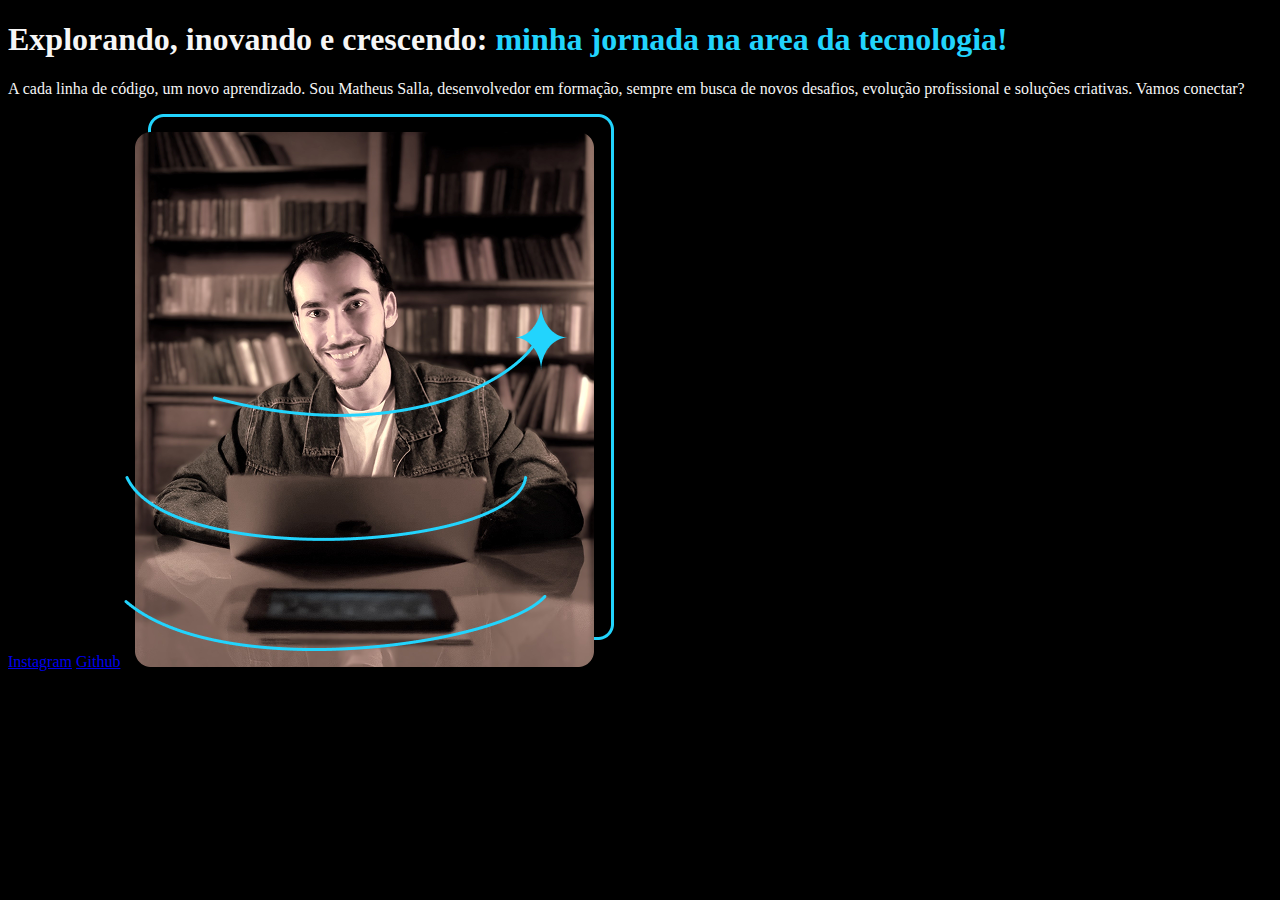
==== index.html @ bf400124 "Primeiro commit Portifolio" ====
<!DOCTYPE html>
<html lang="pt-br">
<head>
    <meta charset="UTF-8">
    <meta name="viewport" content="width=device-width, initial-scale=1.0">
    <title>Portifolio</title>
    <link rel="stylesheet" href="style.css">
</head>
<body>
    <header></header>
    <main>
        <h1>Explorando, inovando e crescendo:<span> minha jornada na area da tecnologia!</span></h1>
        <p>A cada linha de código, um novo aprendizado. Sou Matheus Salla, desenvolvedor em formação, sempre em busca de novos desafios, evolução profissional e soluções criativas. Vamos conectar?</p>
        <a href="https://instagram.com">Instagram</a>
        <a href="https://github.com">Github</a>
        <img src="image.png" alt="foto de matheus salla">
    </main>
    <footer></footer>
</body>
</html>
---- style.css ----
body {
    background-color: black;
    color: #F6F6F6;
}

h1{
    font-weight: bold;
}

span{
    color: #22D4FD;
}
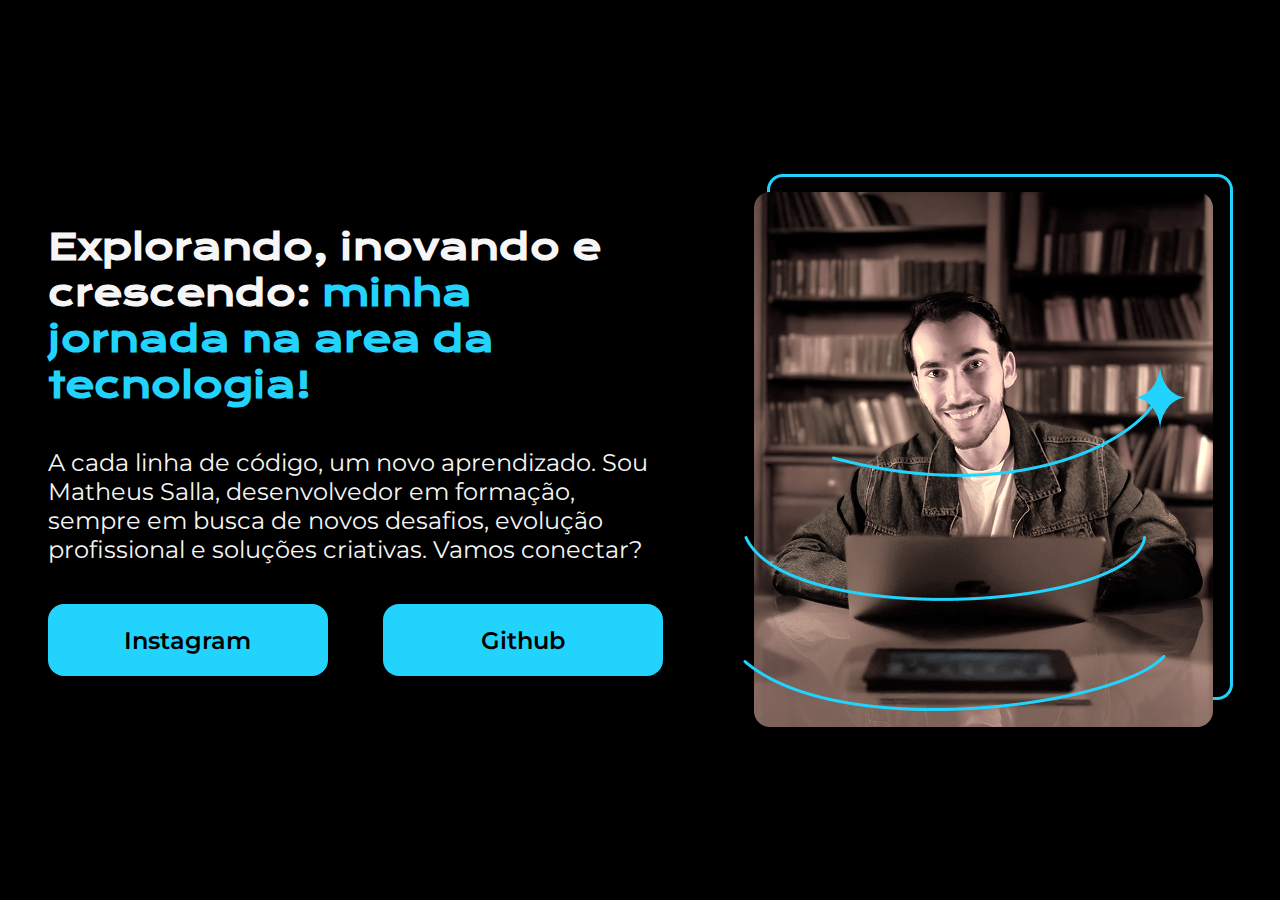
==== commit 75d9278e: "curso 2" ====
--- a/index.html
+++ b/index.html
@@ -8,11 +8,15 @@
 </head>
 <body>
     <header></header>
-    <main>
-        <h1>Explorando, inovando e crescendo:<span> minha jornada na area da tecnologia!</span></h1>
-        <p>A cada linha de código, um novo aprendizado. Sou Matheus Salla, desenvolvedor em formação, sempre em busca de novos desafios, evolução profissional e soluções criativas. Vamos conectar?</p>
-        <a href="https://instagram.com">Instagram</a>
-        <a href="https://github.com">Github</a>
+    <main class="apresentacao">
+        <section class="apresentacao__conteudo">
+            <h1 class="apresentacao__conteudo__titulo">Explorando, inovando e crescendo:<strong class="titulo-destaque"> minha jornada na area da tecnologia!</strong></h1>
+            <p class="apresentacao__conteudo__texto">A cada linha de código, um novo aprendizado. Sou Matheus Salla, desenvolvedor em formação, sempre em busca de novos desafios, evolução profissional e soluções criativas. Vamos conectar?</p>
+            <div class="apresentacao__links">
+                <a class="apresentacao__links__botao" href="https://instagram.com">Instagram</a>
+                <a class="apresentacao__links__botao" href="https://github.com">Github</a>
+            </div>
+        </section>
         <img src="image.png" alt="foto de matheus salla">
     </main>
     <footer></footer>
--- a/style.css
+++ b/style.css
@@ -1,12 +1,62 @@
+@import url('https://fonts.googleapis.com/css2?family=Krona+One&family=Montserrat:wght@400;600&display=swap');
+* {
+    margin: 0;
+    padding: 0;
+    box-sizing: border-box;
+}
+
 body {
+    height: 100vh;
+    display: flex;
+    justify-content: center;
+    align-items: center;
     background-color: black;
     color: #F6F6F6;
 }
 
-h1{
-    font-weight: bold;
+.titulo-destaque {
+    color: #22D4FD;
 }
 
-span{
-    color: #22D4FD;
+.apresentacao {
+    display: flex;
+    align-items: center; /* Centraliza verticalmente */
+    gap: 80px;
+}
+
+.apresentacao__conteudo {
+    width: 615px;
+    display: flex;
+    flex-direction: column;
+    gap: 40px;
+}
+
+.apresentacao__conteudo__titulo {
+    font-size: 36px;
+    font-family: 'krona One', sans-serif;
+}
+
+.apresentacao__conteudo__texto {
+    font-size: 24px;
+    font-family: 'Montserrat', sans-serif;
+} 
+
+.apresentacao__links {
+    display: flex;
+    justify-content: space-between;
+}
+
+.apresentacao__links__botao {
+    background-color: #22D4FD;
+    width: 280px;
+    text-align: center;
+    border-radius: 16px;
+    font-size: 24px;
+    font-weight: 600;
+    padding: 21.5px 0;
+    text-decoration: none;
+    color: black;
+    font-family: 'Montserrat', sans-serif;
+
+
 }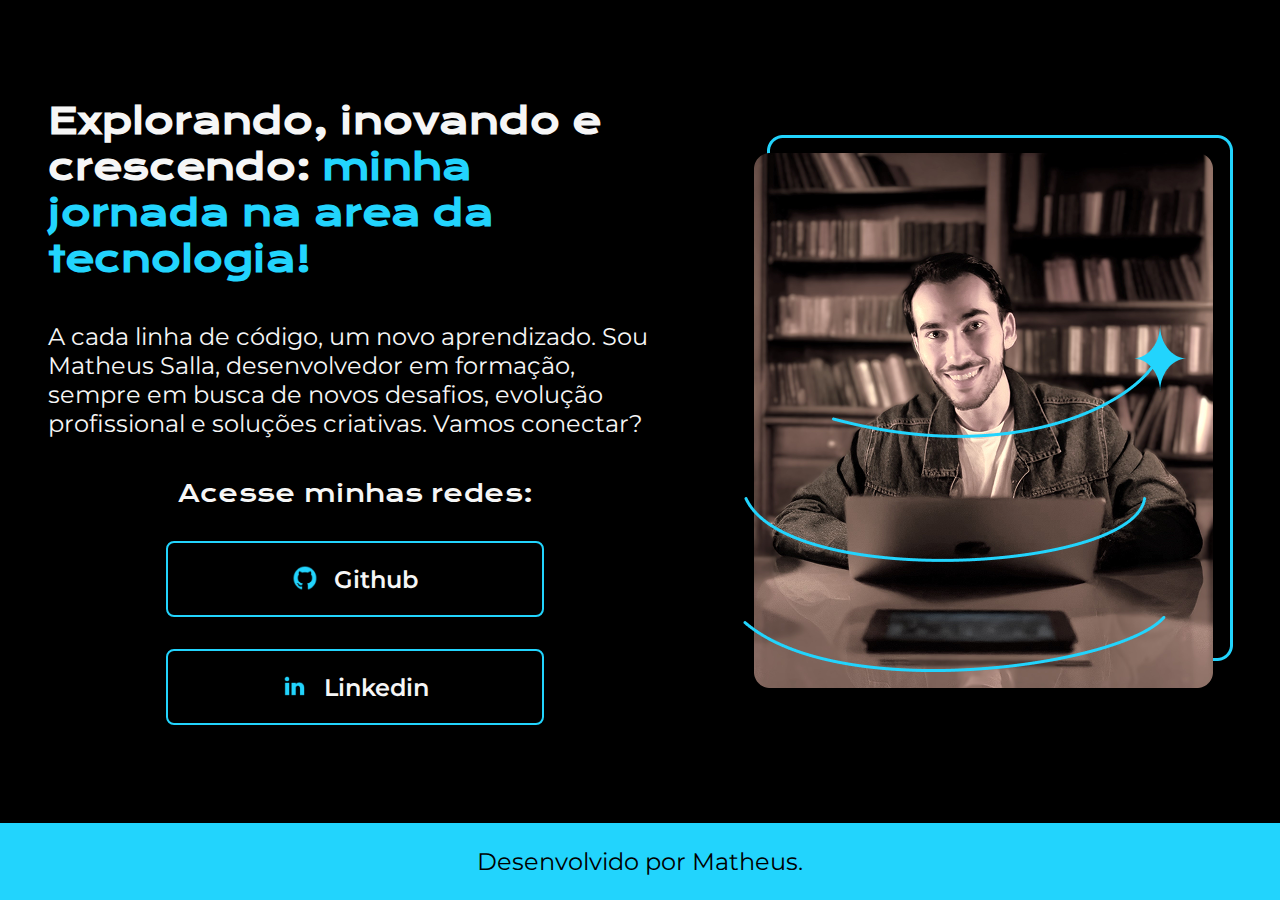
==== commit 7b9f83e1: "curso 3 50%" ====
--- a/index.html
+++ b/index.html
@@ -8,18 +8,28 @@
 </head>
 <body>
     <header></header>
-    <main class="apresentacao">
-        <section class="apresentacao__conteudo">
-            <h1 class="apresentacao__conteudo__titulo">Explorando, inovando e crescendo:<strong class="titulo-destaque"> minha jornada na area da tecnologia!</strong></h1>
-            <p class="apresentacao__conteudo__texto">A cada linha de código, um novo aprendizado. Sou Matheus Salla, desenvolvedor em formação, sempre em busca de novos desafios, evolução profissional e soluções criativas. Vamos conectar?</p>
-            <div class="apresentacao__links">
-                <a class="apresentacao__links__botao" href="https://instagram.com">Instagram</a>
-                <a class="apresentacao__links__botao" href="https://github.com">Github</a>
+    <main>
+        <section class="apresentacao">
+            <div class="apresentacao__conteudo">
+                <h1 class="apresentacao__conteudo__titulo">Explorando, inovando e crescendo:<strong class="titulo-destaque"> minha jornada na area da tecnologia!</strong></h1>
+                <p class="apresentacao__conteudo__texto">A cada linha de código, um novo aprendizado. Sou Matheus Salla, desenvolvedor em formação, sempre em busca de novos desafios, evolução profissional e soluções criativas. Vamos conectar?</p>
+                <div class="apresentacao__links">
+                    <h2 class="apresentacao__links__subtitulo">Acesse minhas redes:</h2>
+                    <a class="apresentacao__links__botao" href="https://github.com">
+                        <img src="./assets/github.png">Github
+                    </a>
+                    <a class="apresentacao__links__botao" href="https://linkedin.com">
+                        <img src="./assets/linkedin.png">Linkedin
+                    </a>                
+                </div>
             </div>
+            <img src="./assets/image.png" alt="foto de matheus salla">
         </section>
-        <img src="image.png" alt="foto de matheus salla">
     </main>
-    <footer></footer>
+    <footer class="rodape">
+        <p>Desenvolvido por Matheus.</p>
+    </footer>
+
+    <script src="script.js"></script>
 </body>
-</html>
-
+</html>--- a/style.css
+++ b/style.css
@@ -6,10 +6,9 @@
 }
 
 body {
-    height: 100vh;
+    min-height: 100vh;
     display: flex;
-    justify-content: center;
-    align-items: center;
+    flex-direction: column; /* Importante para empilhar os elementos */
     background-color: black;
     color: #F6F6F6;
 }
@@ -18,9 +17,17 @@
     color: #22D4FD;
 }
 
+/* Conteúdo principal - ocupa espaço disponível */
+main {
+    flex: 1; /* Faz com que o conteúdo principal ocupe todo o espaço disponível */
+    display: flex;
+    justify-content: center;
+    align-items: center;
+}
+
 .apresentacao {
     display: flex;
-    align-items: center; /* Centraliza verticalmente */
+    align-items: center;
     gap: 80px;
 }
 
@@ -43,20 +50,49 @@
 
 .apresentacao__links {
     display: flex;
+    flex-direction: column;
     justify-content: space-between;
+    align-items: center;
+    gap: 32px;
+}
+
+.apresentacao__links__subtitulo {
+    font-family: 'Krona One', sans-serif;
+    font-weight: 400;
+    font-size: 24px;
 }
 
 .apresentacao__links__botao {
-    background-color: #22D4FD;
-    width: 280px;
+    display: flex;
+    justify-content: center; 
+    gap: 16px;
+    border: 2px solid #22D4FD;
+    width: 378px;
     text-align: center;
-    border-radius: 16px;
+    border-radius: 8px;
     font-size: 24px;
     font-weight: 600;
     padding: 21.5px 0;
     text-decoration: none;
+    color: #F6F6F6;
+    font-family: 'Montserrat', sans-serif;
+}
+
+.apresentacao__links__botao img {
+    height: 26px;
+    vertical-align: middle;
+}
+
+.apresentacao__links__botao:hover {
+    background-color: #272727;
+}
+
+.rodape {
     color: black;
+    background-color: #22D4FD;
+    padding: 24px;
+    text-align: center;
+    width: 100%;
     font-family: 'Montserrat', sans-serif;
-
-
+    font-size: 24px;
 }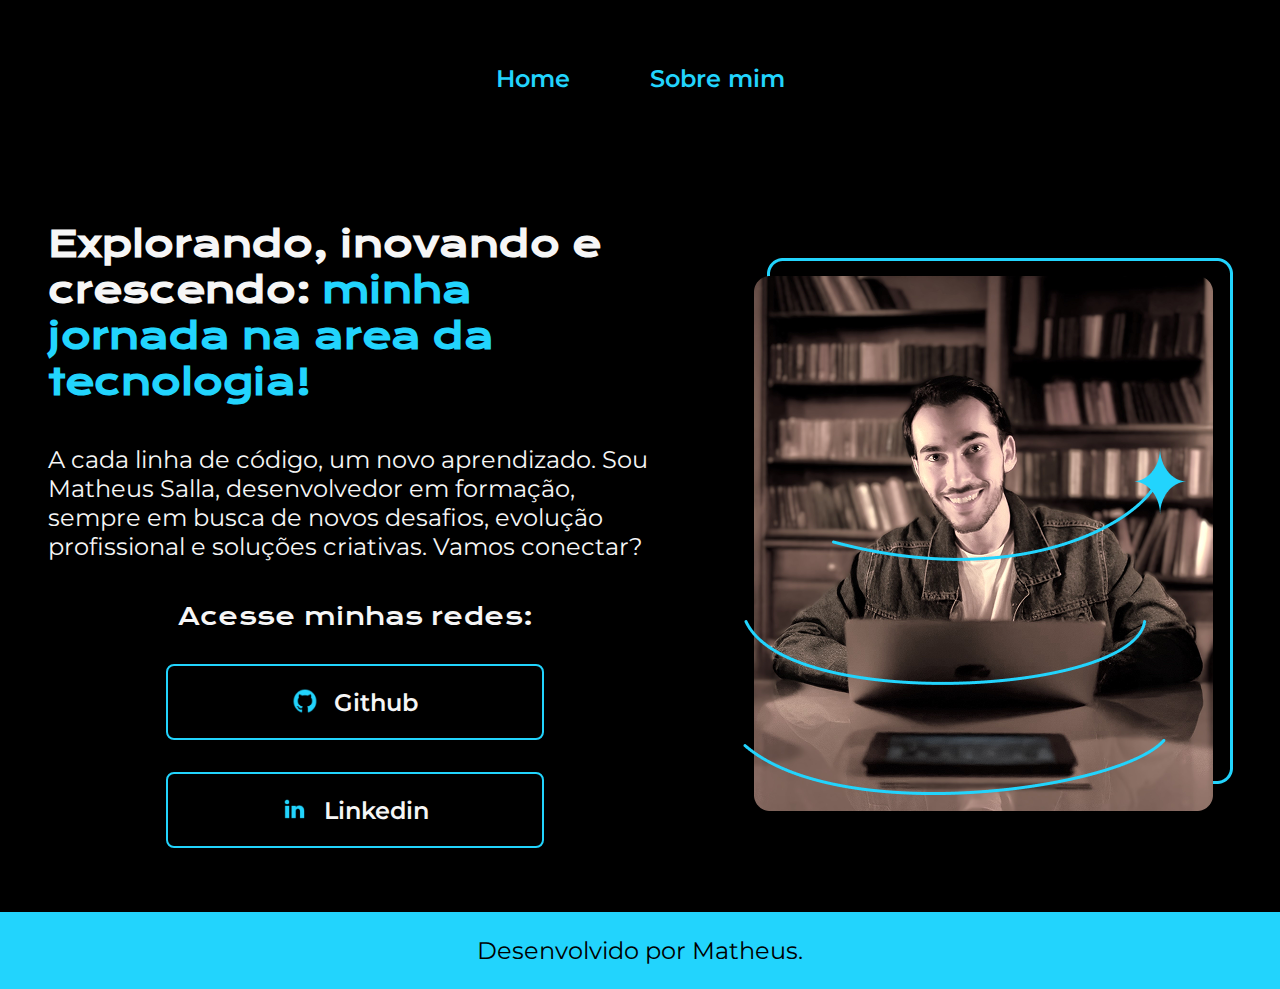
==== commit d743bdaa: "about htm script js adcionado" ====
--- a/index.html
+++ b/index.html
@@ -4,10 +4,15 @@
     <meta charset="UTF-8">
     <meta name="viewport" content="width=device-width, initial-scale=1.0">
     <title>Portifolio</title>
-    <link rel="stylesheet" href="style.css">
+    <link rel="stylesheet" href="./styles/style.css">
 </head>
 <body>
-    <header></header>
+    <header class="cabecalho">
+        <nav class="cabecalho__menu">
+           <a class="cabecalho__menu__link" href="index.html">Home</a> 
+           <a class="cabecalho__menu__link" href="about.html">Sobre mim</a>
+        </nav>
+    </header>
     <main>
         <section class="apresentacao">
             <div class="apresentacao__conteudo">
--- a/styles/style.css
+++ b/styles/style.css
@@ -0,0 +1,121 @@
+@import url('https://fonts.googleapis.com/css2?family=Krona+One&family=Montserrat:wght@400;600&display=swap');
+* {
+    margin: 0;
+    padding: 0;
+    box-sizing: border-box;
+}
+
+body {
+    min-height: 100vh;
+    display: flex;
+    flex-direction: column; /* Importante para empilhar os elementos */
+    background-color: black;
+    color: #F6F6F6;
+}
+
+
+
+/* Conteúdo principal - ocupa espaço disponível */
+main {
+    flex: 1; /* Faz com que o conteúdo principal ocupe todo o espaço disponível */
+    display: flex;
+    justify-content: center;
+    align-items: center;
+}
+
+.cabecalho {
+    padding: 5%;
+}
+
+.cabecalho__menu {
+    display: flex;
+    gap: 80px;
+    justify-content: center;
+    
+}
+
+
+.cabecalho__menu__link {
+    font-family: 'Montserrat', sans-serif;
+    font-size: 24px;
+    font-weight: 600;
+    color: #22D4FD;
+    text-decoration: none;
+}
+
+.apresentacao {
+    display: flex;
+    align-items: center;
+    gap: 80px;
+    padding: 5%;
+}
+
+.apresentacao__conteudo {
+    width: 615px;
+    display: flex;
+    flex-direction: column;
+    gap: 40px;
+}
+
+.apresentacao__conteudo__titulo {
+    font-size: 36px;
+    font-family: 'krona One', sans-serif;
+}
+
+.titulo-destaque {
+    color: #22D4FD;
+}
+
+.apresentacao__conteudo__texto {
+    font-size: 24px;
+    font-family: 'Montserrat', sans-serif;
+} 
+
+.apresentacao__links {
+    display: flex;
+    flex-direction: column;
+    justify-content: space-between;
+    align-items: center;
+    gap: 32px;
+}
+
+.apresentacao__links__subtitulo {
+    font-family: 'Krona One', sans-serif;
+    font-weight: 400;
+    font-size: 24px;
+}
+
+.apresentacao__links__botao {
+    display: flex;
+    justify-content: center; 
+    gap: 16px;
+    border: 2px solid #22D4FD;
+    width: 378px;
+    text-align: center;
+    border-radius: 8px;
+    font-size: 24px;
+    font-weight: 600;
+    padding: 21.5px 0;
+    text-decoration: none;
+    color: #F6F6F6;
+    font-family: 'Montserrat', sans-serif;
+}
+
+.apresentacao__links__botao img {
+    height: 26px;
+    vertical-align: middle;
+}
+
+.apresentacao__links__botao:hover {
+    background-color: #272727;
+}
+
+.rodape {
+    color: black;
+    background-color: #22D4FD;
+    padding: 24px;
+    text-align: center;
+    width: 100%;
+    font-family: 'Montserrat', sans-serif;
+    font-size: 24px;
+}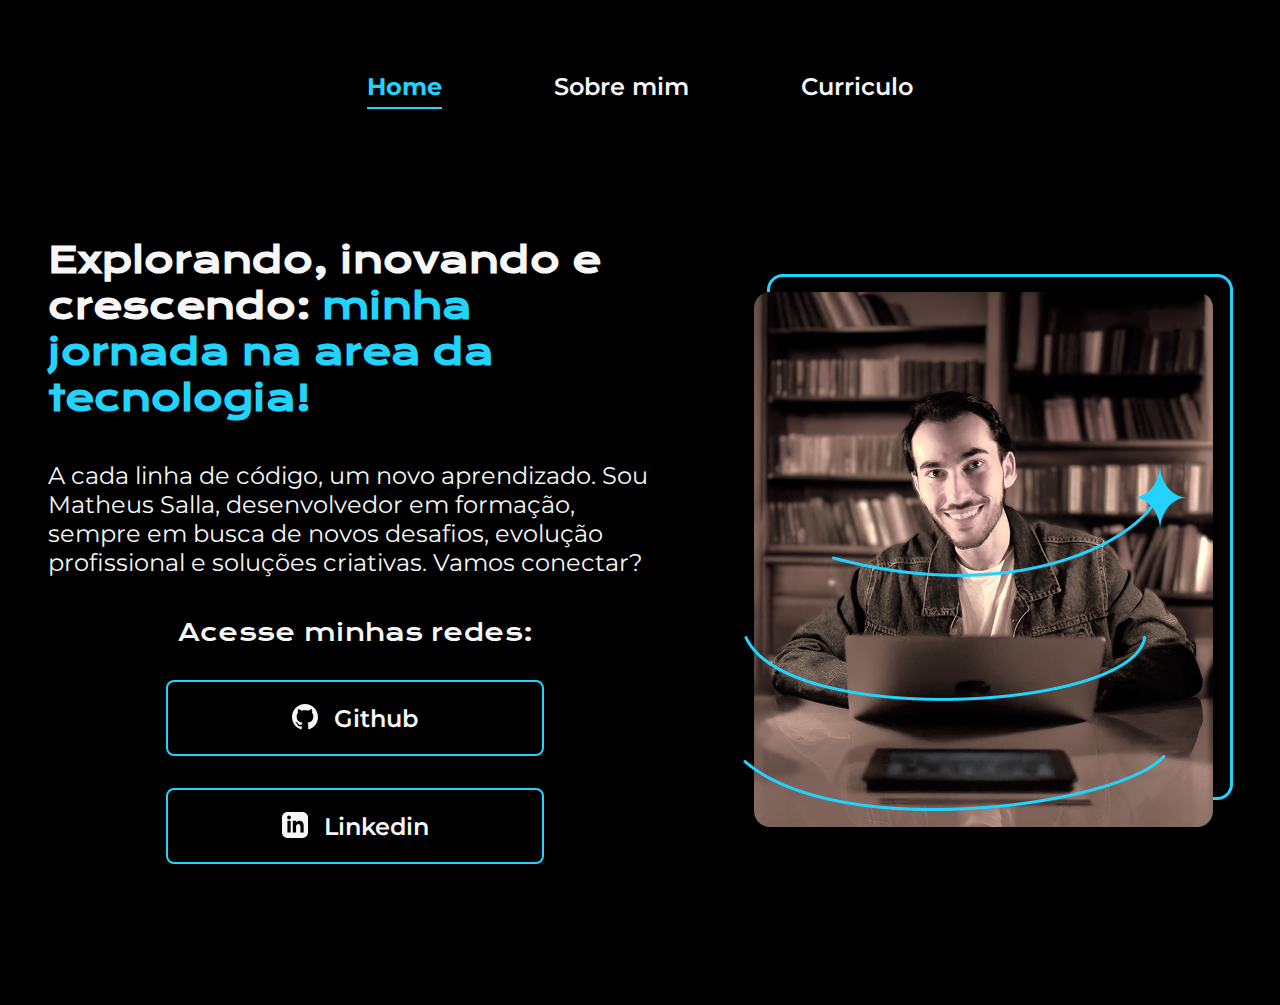
==== commit 162a1011: "finalziado curso 3" ====
--- a/index.html
+++ b/index.html
@@ -9,9 +9,10 @@
 <body>
     <header class="cabecalho">
         <nav class="cabecalho__menu">
-           <a class="cabecalho__menu__link" href="index.html">Home</a> 
-           <a class="cabecalho__menu__link" href="about.html">Sobre mim</a>
-        </nav>
+            <a class="cabecalho__menu__link ativo" href="index.html">Home</a> 
+            <a class="cabecalho__menu__link" href="about.html">Sobre mim</a>
+            <a class="cabecalho__menu__link" href="curriculo.html">Curriculo</a>
+         </nav>
     </header>
     <main>
         <section class="apresentacao">
@@ -21,10 +22,12 @@
                 <div class="apresentacao__links">
                     <h2 class="apresentacao__links__subtitulo">Acesse minhas redes:</h2>
                     <a class="apresentacao__links__botao" href="https://github.com">
-                        <img src="./assets/github.png">Github
+                        <svg class="icon" xmlns="http://www.w3.org/2000/svg" width="24" height="24" viewBox="0 0 24 24"><path d="M12 0c-6.626 0-12 5.373-12 12 0 5.302 3.438 9.8 8.207 11.387.599.111.793-.261.793-.577v-2.234c-3.338.726-4.033-1.416-4.033-1.416-.546-1.387-1.333-1.756-1.333-1.756-1.089-.745.083-.729.083-.729 1.205.084 1.839 1.237 1.839 1.237 1.07 1.834 2.807 1.304 3.492.997.107-.775.418-1.305.762-1.604-2.665-.305-5.467-1.334-5.467-5.931 0-1.311.469-2.381 1.236-3.221-.124-.303-.535-1.524.117-3.176 0 0 1.008-.322 3.301 1.23.957-.266 1.983-.399 3.003-.404 1.02.005 2.047.138 3.006.404 2.291-1.552 3.297-1.23 3.297-1.23.653 1.653.242 2.874.118 3.176.77.84 1.235 1.911 1.235 3.221 0 4.609-2.807 5.624-5.479 5.921.43.372.823 1.102.823 2.222v3.293c0 .319.192.694.801.576 4.765-1.589 8.199-6.086 8.199-11.386 0-6.627-5.373-12-12-12z"/></svg>
+                        Github
                     </a>
                     <a class="apresentacao__links__botao" href="https://linkedin.com">
-                        <img src="./assets/linkedin.png">Linkedin
+                        <svg class="icon" xmlns="http://www.w3.org/2000/svg" width="24" height="24" viewBox="0 0 24 24"><path d="M19 0h-14c-2.761 0-5 2.239-5 5v14c0 2.761 2.239 5 5 5h14c2.762 0 5-2.239 5-5v-14c0-2.761-2.238-5-5-5zm-11 19h-3v-11h3v11zm-1.5-12.268c-.966 0-1.75-.79-1.75-1.764s.784-1.764 1.75-1.764 1.75.79 1.75 1.764-.783 1.764-1.75 1.764zm13.5 12.268h-3v-5.604c0-3.368-4-3.113-4 0v5.604h-3v-11h3v1.765c1.396-2.586 7-2.777 7 2.476v6.759z"/></svg>
+                        Linkedin
                     </a>                
                 </div>
             </div>
--- a/styles/style.css
+++ b/styles/style.css
@@ -1,121 +1,180 @@
 @import url('https://fonts.googleapis.com/css2?family=Krona+One&family=Montserrat:wght@400;600&display=swap');
-* {
-    margin: 0;
-    padding: 0;
-    box-sizing: border-box;
+
+:root {
+    --cor-primaria: #000000;     /* Cor de fundo principal (preto) */
+    --cor-secundaria: #F6F6F6;   /* Cor do texto principal (branco) */
+    --cor-terciaria: #22D4FD;    /* Cor de destaque (azul) */
+    --cor-hover: #272727;        /* Cor de fundo ao passar o mouse (cinza escuro) */
+
+    --KRONA-fonte-principal: 'krona One', sans-serif;    /* Fonte para títulos */
+    --MONT-fonte-secundaria: 'Montserrat', sans-serif;   /* Fonte para textos */
 }
 
-body {
-    min-height: 100vh;
-    display: flex;
-    flex-direction: column; /* Importante para empilhar os elementos */
-    background-color: black;
-    color: #F6F6F6;
+/* Reset de propriedades básicas para todos os elementos */
+* {
+    margin: 0;         /* Remove as margens */
+    padding: 0;        /* Remove os espaçamentos internos */
+    box-sizing: border-box;  /* Inclui padding e borda na largura/altura total */
 }
 
-
-
-/* Conteúdo principal - ocupa espaço disponível */
-main {
-    flex: 1; /* Faz com que o conteúdo principal ocupe todo o espaço disponível */
-    display: flex;
-    justify-content: center;
-    align-items: center;
+/* Estilo do corpo da página */
+body {
+    min-height: 100vh;         /* Altura mínima de 100% da viewport */
+    display: flex;             /* Usa flexbox para layout */
+    flex-direction: column;    /* Elementos empilhados verticalmente */
+    background-color: var(--cor-primaria);  /* Fundo preto */
+    color: var(--cor-secundaria);           /* Texto branco */
 }
 
-.cabecalho {
-    padding: 5%;
+/* Estilo do conteúdo principal */
+main {
+    flex: 1;                    /* Ocupa todo espaço disponível */
+    display: flex;              /* Usa flexbox para layout */
+    justify-content: center;    /* Centraliza horizontalmente */
+    align-items: center;        /* Centraliza verticalmente */
 }
 
-.cabecalho__menu {
-    display: flex;
-    gap: 80px;
-    justify-content: center;
-    
+/* Estilo do cabeçalho */
+.cabecalho {
+    padding: 5%;               /* Espaçamento interno de 5% */
 }
 
-
-.cabecalho__menu__link {
-    font-family: 'Montserrat', sans-serif;
-    font-size: 24px;
-    font-weight: 600;
-    color: #22D4FD;
-    text-decoration: none;
+/* Estilo do menu no cabeçalho */
+.cabecalho__menu {
+    display: flex;             /* Usa flexbox para layout */
+    gap: 80px;                 /* Espaçamento entre itens */
+    justify-content: center;   /* Centraliza horizontalmente */
 }
 
-.apresentacao {
-    display: flex;
-    align-items: center;
-    gap: 80px;
-    padding: 5%;
+/* Estilo dos links do menu */
+.cabecalho__menu__link {
+    font-family: var(--MONT-fonte-secundaria);  /* Usa fonte Montserrat */
+    font-size: 24px;            /* Tamanho da fonte */
+    font-weight: 600;           /* Peso da fonte (semi-negrito) */
+    color: var(--cor-secundaria); /* Cor texto branca por padrão */
+    text-decoration: none;       /* Remove sublinhado dos links */
+    transition: color 0.3s;      /* Transição suave para a cor */
+    padding: 8px 16px;           /* Espaçamento interno para área de clique maior */
+    border-radius: 4px;          /* Cantos levemente arredondados */
+    position: relative;          /* Para posicionar elementos dentro dele */
 }
 
-.apresentacao__conteudo {
-    width: 615px;
-    display: flex;
-    flex-direction: column;
-    gap: 40px;
+/* Efeito hover para links do menu */
+.cabecalho__menu__link:hover {
+    color: var(--cor-terciaria);  /* Muda para azul ao passar o mouse */
 }
 
-.apresentacao__conteudo__titulo {
-    font-size: 36px;
-    font-family: 'krona One', sans-serif;
+/* Estilo para o link da página atual */
+.cabecalho__menu__link.ativo {
+    color: var(--cor-terciaria);  /* Texto azul para página ativa */
+    font-weight: 700;             /* Mais negrito para destacar */
 }
 
-.titulo-destaque {
-    color: #22D4FD;
+/* Linha embaixo do link ativo */
+.cabecalho__menu__link.ativo::after {
+    content: '';                  /* Elemento vazio para a linha */
+    position: absolute;           /* Posicionamento absoluto */
+    bottom: 0;                    /* Alinhado na parte inferior */
+    left: 16px;                   /* Afastamento da esquerda */
+    right: 16px;                  /* Afastamento da direita */
+    height: 2px;                  /* Altura da linha */
+    background-color: var(--cor-terciaria); /* Cor azul para a linha */
 }
 
+/* Estilo da seção de apresentação */
+.apresentacao {
+    display: flex;              /* Usa flexbox para layout */
+    align-items: center;        /* Alinha itens verticalmente ao centro */
+    gap: 80px;                  /* Espaçamento entre elementos */
+    padding: 5%;                /* Espaçamento interno */
+}
+
+/* Estilo do conteúdo da apresentação */
+.apresentacao__conteudo {
+    width: 615px;               /* Largura fixa */
+    display: flex;              /* Usa flexbox para layout */
+    flex-direction: column;     /* Elementos empilhados verticalmente */
+    gap: 40px;                  /* Espaçamento entre elementos */
+}
+
+/* Estilo do título da apresentação */
+.apresentacao__conteudo__titulo {
+    font-size: 36px;            /* Tamanho da fonte */
+    font-family: var(--KRONA-fonte-principal);  /* Usa fonte Krona One */
+}
+
+/* Estilo de destaque no título */
+.titulo-destaque {
+    color: var(--cor-terciaria);  /* Texto azul */
+}
+
+/* Estilo do texto da apresentação */
 .apresentacao__conteudo__texto {
-    font-size: 24px;
-    font-family: 'Montserrat', sans-serif;
+    font-size: 24px;            /* Tamanho da fonte */
+    font-family: var(--MONT-fonte-secundaria);  /* Usa fonte Montserrat */
 } 
 
+/* Estilo da seção de links */
 .apresentacao__links {
-    display: flex;
-    flex-direction: column;
-    justify-content: space-between;
-    align-items: center;
-    gap: 32px;
+    display: flex;              /* Usa flexbox para layout */
+    flex-direction: column;     /* Elementos empilhados verticalmente */
+    justify-content: space-between;  /* Espaçamento uniforme entre itens */
+    align-items: center;        /* Centraliza horizontalmente */
+    gap: 32px;                  /* Espaçamento entre elementos */
 }
 
+/* Estilo do subtítulo da seção de links */
 .apresentacao__links__subtitulo {
-    font-family: 'Krona One', sans-serif;
-    font-weight: 400;
-    font-size: 24px;
+    font-family: var(--KRONA-fonte-principal);  /* Usa fonte Krona One */
+    font-weight: 400;           /* Peso da fonte (regular) */
+    font-size: 24px;            /* Tamanho da fonte */
 }
 
+/* Estilo dos botões de links */
 .apresentacao__links__botao {
-    display: flex;
-    justify-content: center; 
-    gap: 16px;
-    border: 2px solid #22D4FD;
-    width: 378px;
-    text-align: center;
-    border-radius: 8px;
-    font-size: 24px;
-    font-weight: 600;
-    padding: 21.5px 0;
-    text-decoration: none;
-    color: #F6F6F6;
-    font-family: 'Montserrat', sans-serif;
+    display: flex;              /* Usa flexbox para layout */
+    justify-content: center;    /* Centraliza horizontalmente */
+    gap: 16px;                  /* Espaçamento entre o ícone e o texto */
+    border: 2px solid var(--cor-terciaria);  /* Borda azul de 2px */
+    width: 378px;               /* Largura fixa */
+    text-align: center;         /* Centraliza o texto */
+    border-radius: 8px;         /* Cantos arredondados */
+    font-size: 24px;            /* Tamanho da fonte */
+    font-weight: 600;           /* Peso da fonte (semi-negrito) */
+    padding: 21.5px 0;          /* Espaçamento interno vertical */
+    text-decoration: none;      /* Remove sublinhado dos links */
+    color: var(--cor-secundaria); /* Texto branco */
+    font-family: var(--MONT-fonte-secundaria);  /* Usa fonte Montserrat */
+    transition: background-color 0.3s, color 0.3s;  /* Transição suave para cor e fundo */
 }
 
-.apresentacao__links__botao img {
-    height: 26px;
-    vertical-align: middle;
+/* Estilo dos botões quando o mouse passa por cima */
+.apresentacao__links__botao:hover {
+    background-color: var(--cor-hover);  /* Muda o fundo para cinza escuro */
+    color: var(--cor-terciaria);         /* Muda o texto para azul */
 }
 
-.apresentacao__links__botao:hover {
-    background-color: #272727;
+/* Estilo dos ícones SVG */
+.icon {
+    fill: var(--cor-secundaria);     /* Cor branca para o ícone */
+    transition: fill 0.3s;           /* Transição suave da cor */
+    height: 26px;                    /* Altura fixa */
+    width: 26px;                     /* Largura fixa */
+    vertical-align: middle;          /* Alinhamento vertical ao meio */
 }
 
+/* Estilo dos ícones quando o mouse passa por cima do botão */
+.apresentacao__links__botao:hover .icon {
+    fill: var(--cor-terciaria);      /* Muda a cor do ícone para azul */
+}
+
+/* Estilo do rodapé */
 .rodape {
-    color: black;
-    background-color: #22D4FD;
-    padding: 24px;
-    text-align: center;
-    width: 100%;
-    font-family: 'Montserrat', sans-serif;
-    font-size: 24px;
+    color: var(--cor-primaria);      /* Cor do texto (preto) */
+    background-color: var(--cor-primaria);  /* Fundo preto */
+    padding: 24px;                   /* Espaçamento interno */
+    text-align: center;              /* Centraliza o texto */
+    width: 100%;                     /* Largura total */
+    font-family: var(--MONT-fonte-secundaria);  /* Usa fonte Montserrat */
+    font-size: 24px;                 /* Tamanho da fonte */
 }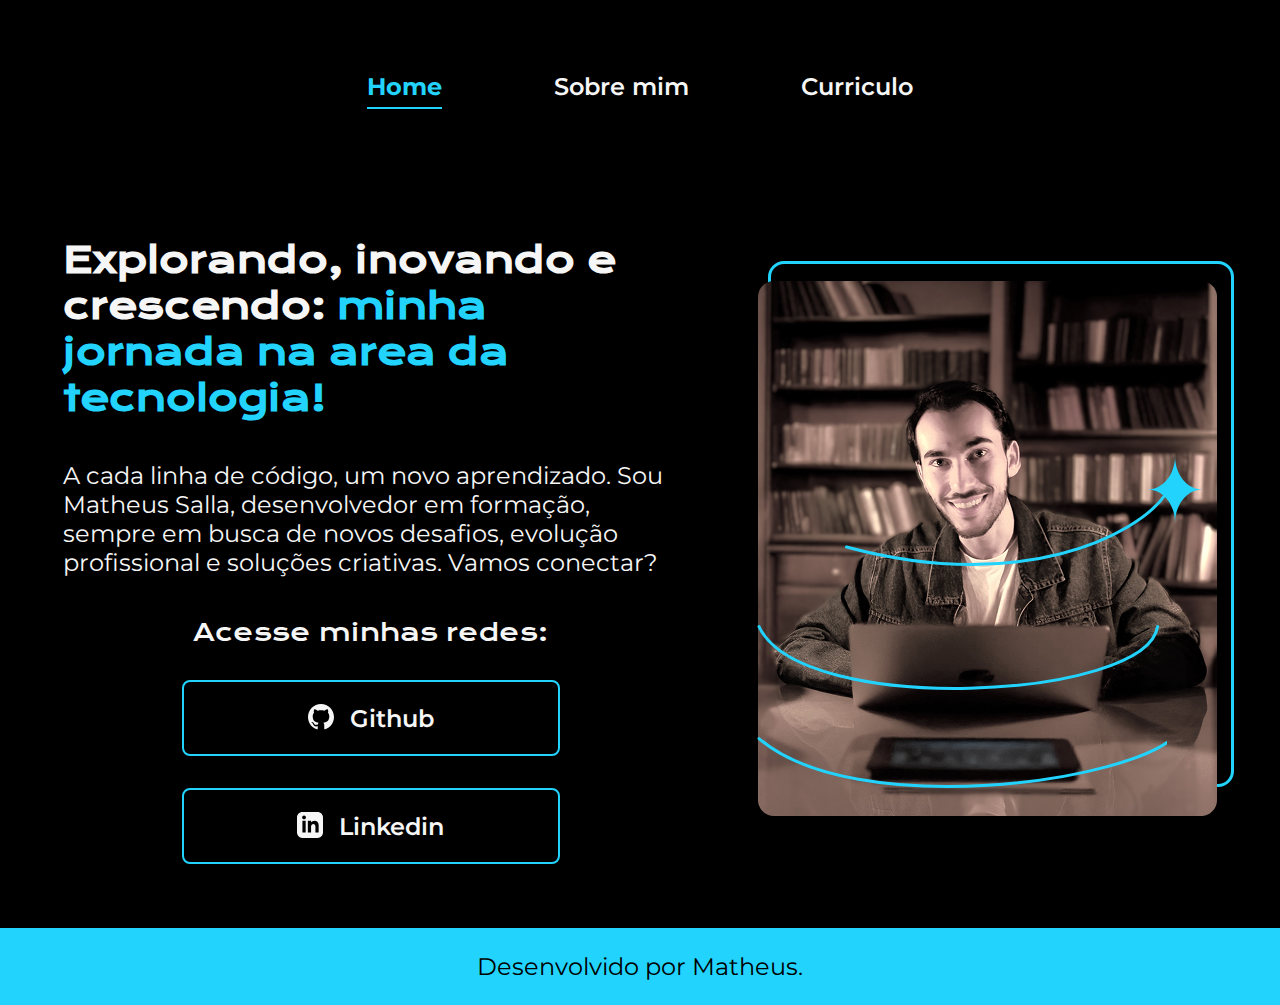
==== commit 76ef6c7b: "vetor muda de cor" ====
--- a/index.html
+++ b/index.html
@@ -22,16 +22,58 @@
                 <div class="apresentacao__links">
                     <h2 class="apresentacao__links__subtitulo">Acesse minhas redes:</h2>
                     <a class="apresentacao__links__botao" href="https://github.com">
-                        <svg class="icon" xmlns="http://www.w3.org/2000/svg" width="24" height="24" viewBox="0 0 24 24"><path d="M12 0c-6.626 0-12 5.373-12 12 0 5.302 3.438 9.8 8.207 11.387.599.111.793-.261.793-.577v-2.234c-3.338.726-4.033-1.416-4.033-1.416-.546-1.387-1.333-1.756-1.333-1.756-1.089-.745.083-.729.083-.729 1.205.084 1.839 1.237 1.839 1.237 1.07 1.834 2.807 1.304 3.492.997.107-.775.418-1.305.762-1.604-2.665-.305-5.467-1.334-5.467-5.931 0-1.311.469-2.381 1.236-3.221-.124-.303-.535-1.524.117-3.176 0 0 1.008-.322 3.301 1.23.957-.266 1.983-.399 3.003-.404 1.02.005 2.047.138 3.006.404 2.291-1.552 3.297-1.23 3.297-1.23.653 1.653.242 2.874.118 3.176.77.84 1.235 1.911 1.235 3.221 0 4.609-2.807 5.624-5.479 5.921.43.372.823 1.102.823 2.222v3.293c0 .319.192.694.801.576 4.765-1.589 8.199-6.086 8.199-11.386 0-6.627-5.373-12-12-12z"/></svg>
+                        <svg class="icon" xmlns="http://www.w3.org/2000/svg" width="24" height="24" viewBox="0 0 24 24"><path d="M12 0c-6.626 0-12 5.373-12 12 0 5.302 3.438 
+                            9.8 8.207 11.387.599.111.793-.261.793-.577v-2.234c-3.338.726-4.033-1.416-4.033-1.416-.546-1.387-1.333-1.756-1.333-1.756-1.089-.745.083-.729.083-.729 
+                            1.205.084 1.839 1.237 1.839 1.237 1.07 1.834 2.807 1.304 3.492.997.107-.775.418-1.305.762-1.604-2.665-.305-5.467-1.334-5.467-5.931 0-1.311.469-2.381 
+                            1.236-3.221-.124-.303-.535-1.524.117-3.176 0 0 1.008-.322 3.301 1.23.957-.266 1.983-.399 3.003-.404 1.02.005 2.047.138 3.006.404 2.291-1.552 3.297-1.23 
+                            3.297-1.23.653 1.653.242 2.874.118 3.176.77.84 1.235 1.911 1.235 3.221 0 4.609-2.807 5.624-5.479 5.921.43.372.823 1.102.823 2.222v3.293c0 .319.192.694.801.576 
+                            4.765-1.589 8.199-6.086 8.199-11.386 0-6.627-5.373-12-12-12z"/></svg>
                         Github
                     </a>
                     <a class="apresentacao__links__botao" href="https://linkedin.com">
-                        <svg class="icon" xmlns="http://www.w3.org/2000/svg" width="24" height="24" viewBox="0 0 24 24"><path d="M19 0h-14c-2.761 0-5 2.239-5 5v14c0 2.761 2.239 5 5 5h14c2.762 0 5-2.239 5-5v-14c0-2.761-2.238-5-5-5zm-11 19h-3v-11h3v11zm-1.5-12.268c-.966 0-1.75-.79-1.75-1.764s.784-1.764 1.75-1.764 1.75.79 1.75 1.764-.783 1.764-1.75 1.764zm13.5 12.268h-3v-5.604c0-3.368-4-3.113-4 0v5.604h-3v-11h3v1.765c1.396-2.586 7-2.777 7 2.476v6.759z"/></svg>
+                        <svg class="icon" xmlns="http://www.w3.org/2000/svg" width="24" height="24" viewBox="0 0 24 24"><path d="M19 0h-14c-2.761 0-5 2.239-5 5v14c0 2.761 2.239 5 5 
+                            5h14c2.762 0 5-2.239 5-5v-14c0-2.761-2.238-5-5-5zm-11 19h-3v-11h3v11zm-1.5-12.268c-.966 0-1.75-.79-1.75-1.764s.784-1.764 1.75-1.764 1.75.79 1.75 1.764-.783 
+                            1.764-1.75 1.764zm13.5 12.268h-3v-5.604c0-3.368-4-3.113-4 0v5.604h-3v-11h3v1.765c1.396-2.586 7-2.777 7 2.476v6.759z"/></svg>
                         Linkedin
                     </a>                
                 </div>
             </div>
-            <img src="./assets/image.png" alt="foto de matheus salla">
+            <!-- Container que agrupa a imagem e os SVGs decorativos -->
+            <div class="apresentacao__imagem">
+                <div class="imagem-container">
+            
+                    <!-- Retângulo atrás da imagem -->
+                    <svg class="decor-rectangle" width="466" height="526" viewBox="0 0 466 526" fill="none"
+                        xmlns="http://www.w3.org/2000/svg">
+                        <!-- Use 'currentColor' para herdar a cor do CSS -->
+                        <rect x="1.5" y="1.5" width="463" height="523" rx="14.5" stroke="currentColor" stroke-width="3"
+                            fill="none" />
+                    </svg>
+            
+                    <!-- A imagem principal -->
+                    <img src="./assets/test.png" alt="foto de matheus salla" class="minha-foto">
+            
+                    <!-- Vetores de linhas  -->
+                    <svg class="decor-lines decor-lines1" width="410" height="197" viewBox="0 0 410 197" fill="none"
+                        xmlns="http://www.w3.org/2000/svg">
+                        <path d="M408.5 1.5C379 43.5 263 100.5 89.5 54M400.617 133.537C389.481 207.113 44 224.5 2 133.537" stroke="currentColor" stroke-width="3" stroke-linecap="round" />
+                    </svg>
+            
+                    <svg class="decor-lines decor-lines2" width="410" height="197" viewBox="0 0 410 197" fill="none"
+                        xmlns="http://www.w3.org/2000/svg">
+                        <path d="M420.822 2.45172C377 52 97 89.5 2.00003 7.55385" stroke="currentColor" stroke-width="3" stroke-linecap="round"/>
+                    </svg>                 
+            
+                    <!-- Estrela decorativa -->
+                    <svg class="decor-star" width="55" height="67" viewBox="0 0 55 67" fill="none"
+                        xmlns="http://www.w3.org/2000/svg">
+                        <path fill-rule="evenodd" clip-rule="evenodd" d="M27.0569 66.8822C27.111 48.4359 39.2039 33.5031 54.1138 33.5031
+                                 C39.1707 33.5031 27.0569 18.503 27.0569 0
+                                 C27.003 18.4463 14.9098 33.3791 1.90735e-05 33.3791
+                                 C14.9434 33.3791 27.0569 48.3791 27.0569 66.8822Z" fill="currentColor" />
+                    </svg>
+                </div>
+            </div>
         </section>
     </main>
     <footer class="rodape">
--- a/styles/style.css
+++ b/styles/style.css
@@ -49,7 +49,7 @@
 /* Estilo dos links do menu */
 .cabecalho__menu__link {
     font-family: var(--MONT-fonte-secundaria);  /* Usa fonte Montserrat */
-    font-size: 24px;            /* Tamanho da fonte */
+    font-size: 1.5rem;            /* Tamanho da fonte */
     font-weight: 600;           /* Peso da fonte (semi-negrito) */
     color: var(--cor-secundaria); /* Cor texto branca por padrão */
     text-decoration: none;       /* Remove sublinhado dos links */
@@ -99,7 +99,7 @@
 
 /* Estilo do título da apresentação */
 .apresentacao__conteudo__titulo {
-    font-size: 36px;            /* Tamanho da fonte */
+    font-size: 2.25rem;            /* Tamanho da fonte */
     font-family: var(--KRONA-fonte-principal);  /* Usa fonte Krona One */
 }
 
@@ -110,7 +110,7 @@
 
 /* Estilo do texto da apresentação */
 .apresentacao__conteudo__texto {
-    font-size: 24px;            /* Tamanho da fonte */
+    font-size: 1.5rem;            /* Tamanho da fonte */
     font-family: var(--MONT-fonte-secundaria);  /* Usa fonte Montserrat */
 } 
 
@@ -127,7 +127,7 @@
 .apresentacao__links__subtitulo {
     font-family: var(--KRONA-fonte-principal);  /* Usa fonte Krona One */
     font-weight: 400;           /* Peso da fonte (regular) */
-    font-size: 24px;            /* Tamanho da fonte */
+    font-size: 1.5rem;            /* Tamanho da fonte */
 }
 
 /* Estilo dos botões de links */
@@ -139,7 +139,7 @@
     width: 378px;               /* Largura fixa */
     text-align: center;         /* Centraliza o texto */
     border-radius: 8px;         /* Cantos arredondados */
-    font-size: 24px;            /* Tamanho da fonte */
+    font-size: 1.5rem;            /* Tamanho da fonte */
     font-weight: 600;           /* Peso da fonte (semi-negrito) */
     padding: 21.5px 0;          /* Espaçamento interno vertical */
     text-decoration: none;      /* Remove sublinhado dos links */
@@ -171,10 +171,76 @@
 /* Estilo do rodapé */
 .rodape {
     color: var(--cor-primaria);      /* Cor do texto (preto) */
-    background-color: var(--cor-primaria);  /* Fundo preto */
+    background-color: var(--cor-terciaria);  /* Fundo azul */
     padding: 24px;                   /* Espaçamento interno */
     text-align: center;              /* Centraliza o texto */
     width: 100%;                     /* Largura total */
     font-family: var(--MONT-fonte-secundaria);  /* Usa fonte Montserrat */
-    font-size: 24px;                 /* Tamanho da fonte */
-}+    font-size: 1.5rem;                 /* Tamanho da fonte */
+}
+
+
+/* ============================= */
+/*    POSICIONAMENTO DOS SVGs    */
+/* ============================= */
+
+
+.apresentacao__imagem {
+    /* Div que contém a imagem e os SVGs */
+    display: flex;
+    align-items: center;
+    justify-content: center;
+}
+
+.imagem-container {
+    position: relative; 
+    display: inline-block; /* Para que a largura se ajuste ao conteúdo */
+}
+
+
+/* A imagem principal */
+.minha-foto {
+    position: relative;
+    z-index: 2; /* Fica acima do retângulo */
+    width: 459px; /* Ajuste conforme necessário */
+    border-radius: 8px; /* Se quiser cantos arredondados */
+}
+
+/* SVGs decorativos */
+.decor-rectangle,
+.decor-lines,
+.decor-star {
+    position: absolute;
+    color: var(--cor-terciaria); 
+    z-index: 1; /* Ficam atrás ou abaixo da foto */
+}
+
+/* Retângulo */
+.decor-rectangle {
+    top: -20px;
+    left: 10px;
+    /* Ajuste conforme seu layout no Figma */
+}
+
+/* Linhas */
+.decor-lines1 {
+    bottom: 130px;
+    right: 50px;
+    z-index: 3;
+    /* Ajuste conforme seu layout */
+}
+
+.decor-lines2 {
+    top: 450px;
+    right: 50px;
+    z-index: 3; 
+    /* Ajuste conforme seu layout */
+}
+
+/* Estrela */
+.decor-star {
+    top: 175px;
+    left: 390px;
+    z-index: 3; /* Se quiser que apareça na frente da foto, use maior que 2 */
+    /* Ajuste conforme seu layout */
+}
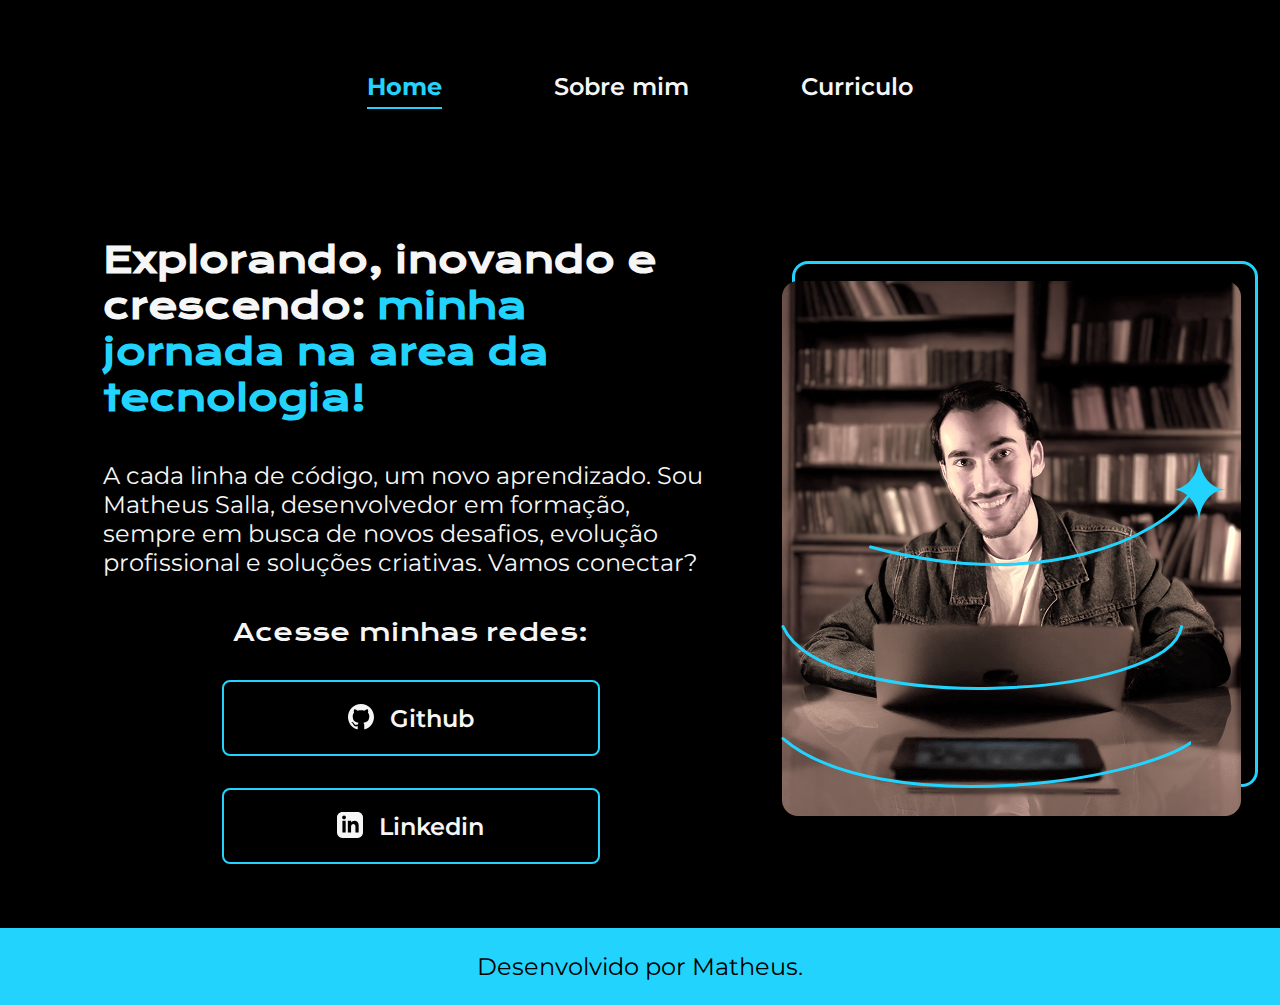
==== commit 721e3ad1: "curso final" ====
--- a/index.html
+++ b/index.html
@@ -38,43 +38,44 @@
                     </a>                
                 </div>
             </div>
-            <!-- Container que agrupa a imagem e os SVGs decorativos -->
-            <div class="apresentacao__imagem">
-                <div class="imagem-container">
             
-                    <!-- Retângulo atrás da imagem -->
-                    <svg class="decor-rectangle" width="466" height="526" viewBox="0 0 466 526" fill="none"
-                        xmlns="http://www.w3.org/2000/svg">
-                        <!-- Use 'currentColor' para herdar a cor do CSS -->
-                        <rect x="1.5" y="1.5" width="463" height="523" rx="14.5" stroke="currentColor" stroke-width="3"
-                            fill="none" />
-                    </svg>
-            
-                    <!-- A imagem principal -->
-                    <img src="./assets/test.png" alt="foto de matheus salla" class="minha-foto">
-            
-                    <!-- Vetores de linhas  -->
-                    <svg class="decor-lines decor-lines1" width="410" height="197" viewBox="0 0 410 197" fill="none"
-                        xmlns="http://www.w3.org/2000/svg">
-                        <path d="M408.5 1.5C379 43.5 263 100.5 89.5 54M400.617 133.537C389.481 207.113 44 224.5 2 133.537" stroke="currentColor" stroke-width="3" stroke-linecap="round" />
-                    </svg>
-            
-                    <svg class="decor-lines decor-lines2" width="410" height="197" viewBox="0 0 410 197" fill="none"
-                        xmlns="http://www.w3.org/2000/svg">
-                        <path d="M420.822 2.45172C377 52 97 89.5 2.00003 7.55385" stroke="currentColor" stroke-width="3" stroke-linecap="round"/>
-                    </svg>                 
-            
-                    <!-- Estrela decorativa -->
-                    <svg class="decor-star" width="55" height="67" viewBox="0 0 55 67" fill="none"
-                        xmlns="http://www.w3.org/2000/svg">
-                        <path fill-rule="evenodd" clip-rule="evenodd" d="M27.0569 66.8822C27.111 48.4359 39.2039 33.5031 54.1138 33.5031
-                                 C39.1707 33.5031 27.0569 18.503 27.0569 0
-                                 C27.003 18.4463 14.9098 33.3791 1.90735e-05 33.3791
-                                 C14.9434 33.3791 27.0569 48.3791 27.0569 66.8822Z" fill="currentColor" />
-                    </svg>
-                </div>
+        </section>
+        <!-- Container que agrupa a imagem e os SVGs decorativos -->
+        <div class="apresentacao__imagem">
+            <div class="imagem-container">
+        
+                <!-- Retângulo atrás da imagem -->
+                <svg class="decor-rectangle" width="466" height="526" viewBox="0 0 466 526" fill="none"
+                    xmlns="http://www.w3.org/2000/svg">
+                    <!-- Use 'currentColor' para herdar a cor do CSS -->
+                    <rect x="1.5" y="1.5" width="463" height="523" rx="14.5" stroke="currentColor" stroke-width="3"
+                        fill="none" />
+                </svg>
+        
+                <!-- A imagem principal -->
+                <img src="./assets/test.png" alt="foto de matheus salla" class="minha-foto">
+        
+                <!-- Vetores de linhas  -->
+                <svg class="decor-lines decor-lines1" width="410" height="197" viewBox="0 0 410 197" fill="none"
+                    xmlns="http://www.w3.org/2000/svg">
+                    <path d="M408.5 1.5C379 43.5 263 100.5 89.5 54M400.617 133.537C389.481 207.113 44 224.5 2 133.537" stroke="currentColor" stroke-width="3" stroke-linecap="round" />
+                </svg>
+        
+                <svg class="decor-lines decor-lines2" width="410" height="197" viewBox="0 0 410 197" fill="none"
+                    xmlns="http://www.w3.org/2000/svg">
+                    <path d="M420.822 2.45172C377 52 97 89.5 2.00003 7.55385" stroke="currentColor" stroke-width="3" stroke-linecap="round"/>
+                </svg>                 
+        
+                <!-- Estrela decorativa -->
+                <svg class="decor-star" width="55" height="67" viewBox="0 0 55 67" fill="none"
+                    xmlns="http://www.w3.org/2000/svg">
+                    <path fill-rule="evenodd" clip-rule="evenodd" d="M27.0569 66.8822C27.111 48.4359 39.2039 33.5031 54.1138 33.5031
+                             C39.1707 33.5031 27.0569 18.503 27.0569 0
+                             C27.003 18.4463 14.9098 33.3791 1.90735e-05 33.3791
+                             C14.9434 33.3791 27.0569 48.3791 27.0569 66.8822Z" fill="currentColor" />
+                </svg>
             </div>
-        </section>
+        </div>
     </main>
     <footer class="rodape">
         <p>Desenvolvido por Matheus.</p>
--- a/styles/style.css
+++ b/styles/style.css
@@ -244,3 +244,10 @@
     z-index: 3; /* Se quiser que apareça na frente da foto, use maior que 2 */
     /* Ajuste conforme seu layout */
 }
+
+
+@media (max-width: 1200px) {
+    main {
+        flex-direction: column-reverse;
+    }
+}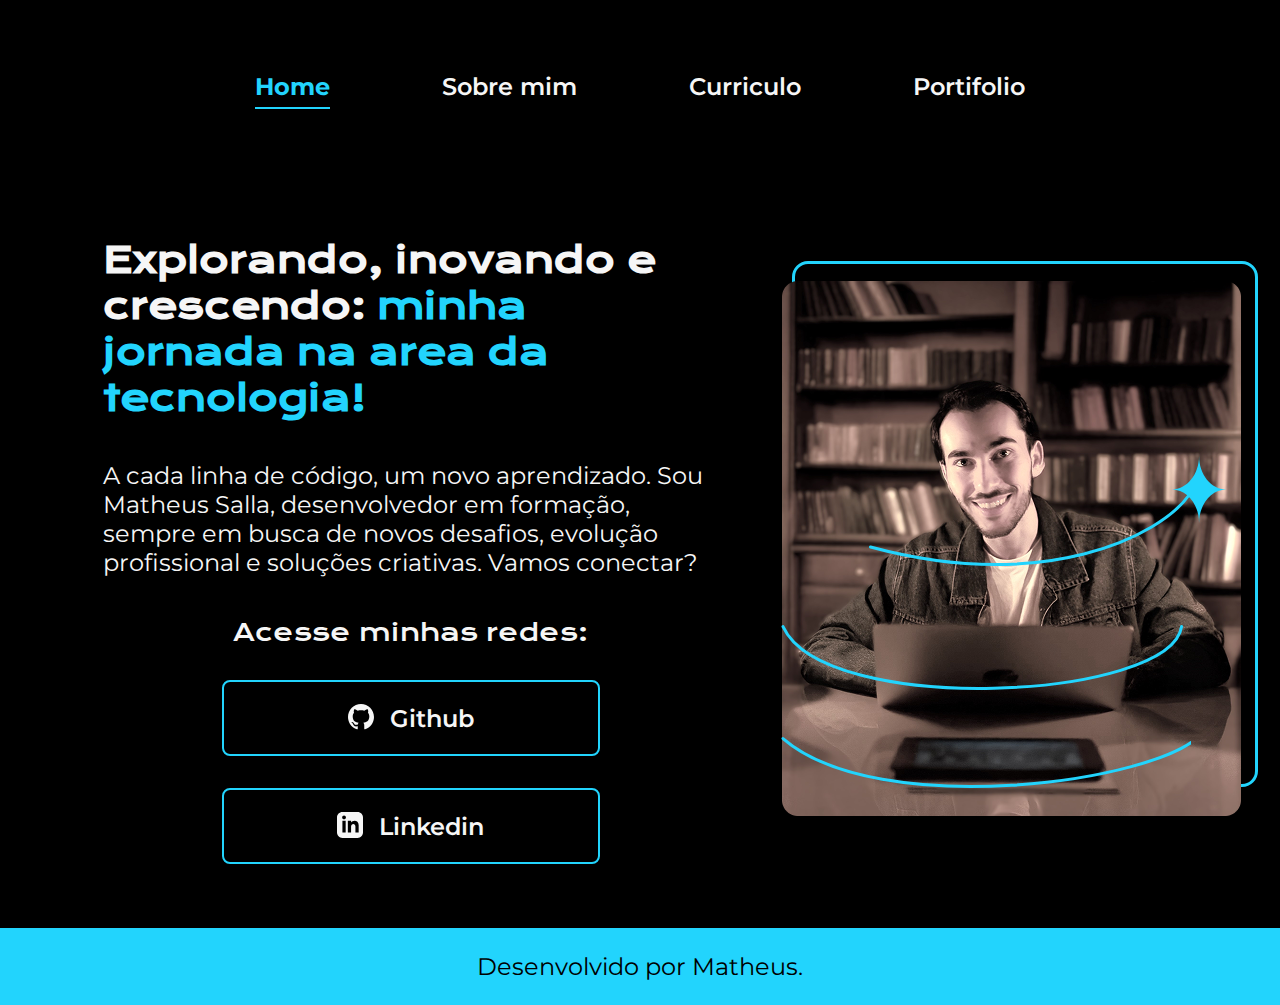
==== commit bdc931a6: "em desenvolvolvimento port e curr" ====
--- a/index.html
+++ b/index.html
@@ -12,6 +12,7 @@
             <a class="cabecalho__menu__link ativo" href="index.html">Home</a> 
             <a class="cabecalho__menu__link" href="about.html">Sobre mim</a>
             <a class="cabecalho__menu__link" href="curriculo.html">Curriculo</a>
+            <a class="cabecalho__menu__link" href="portifolio.html">Portifolio</a>
          </nav>
     </header>
     <main>
